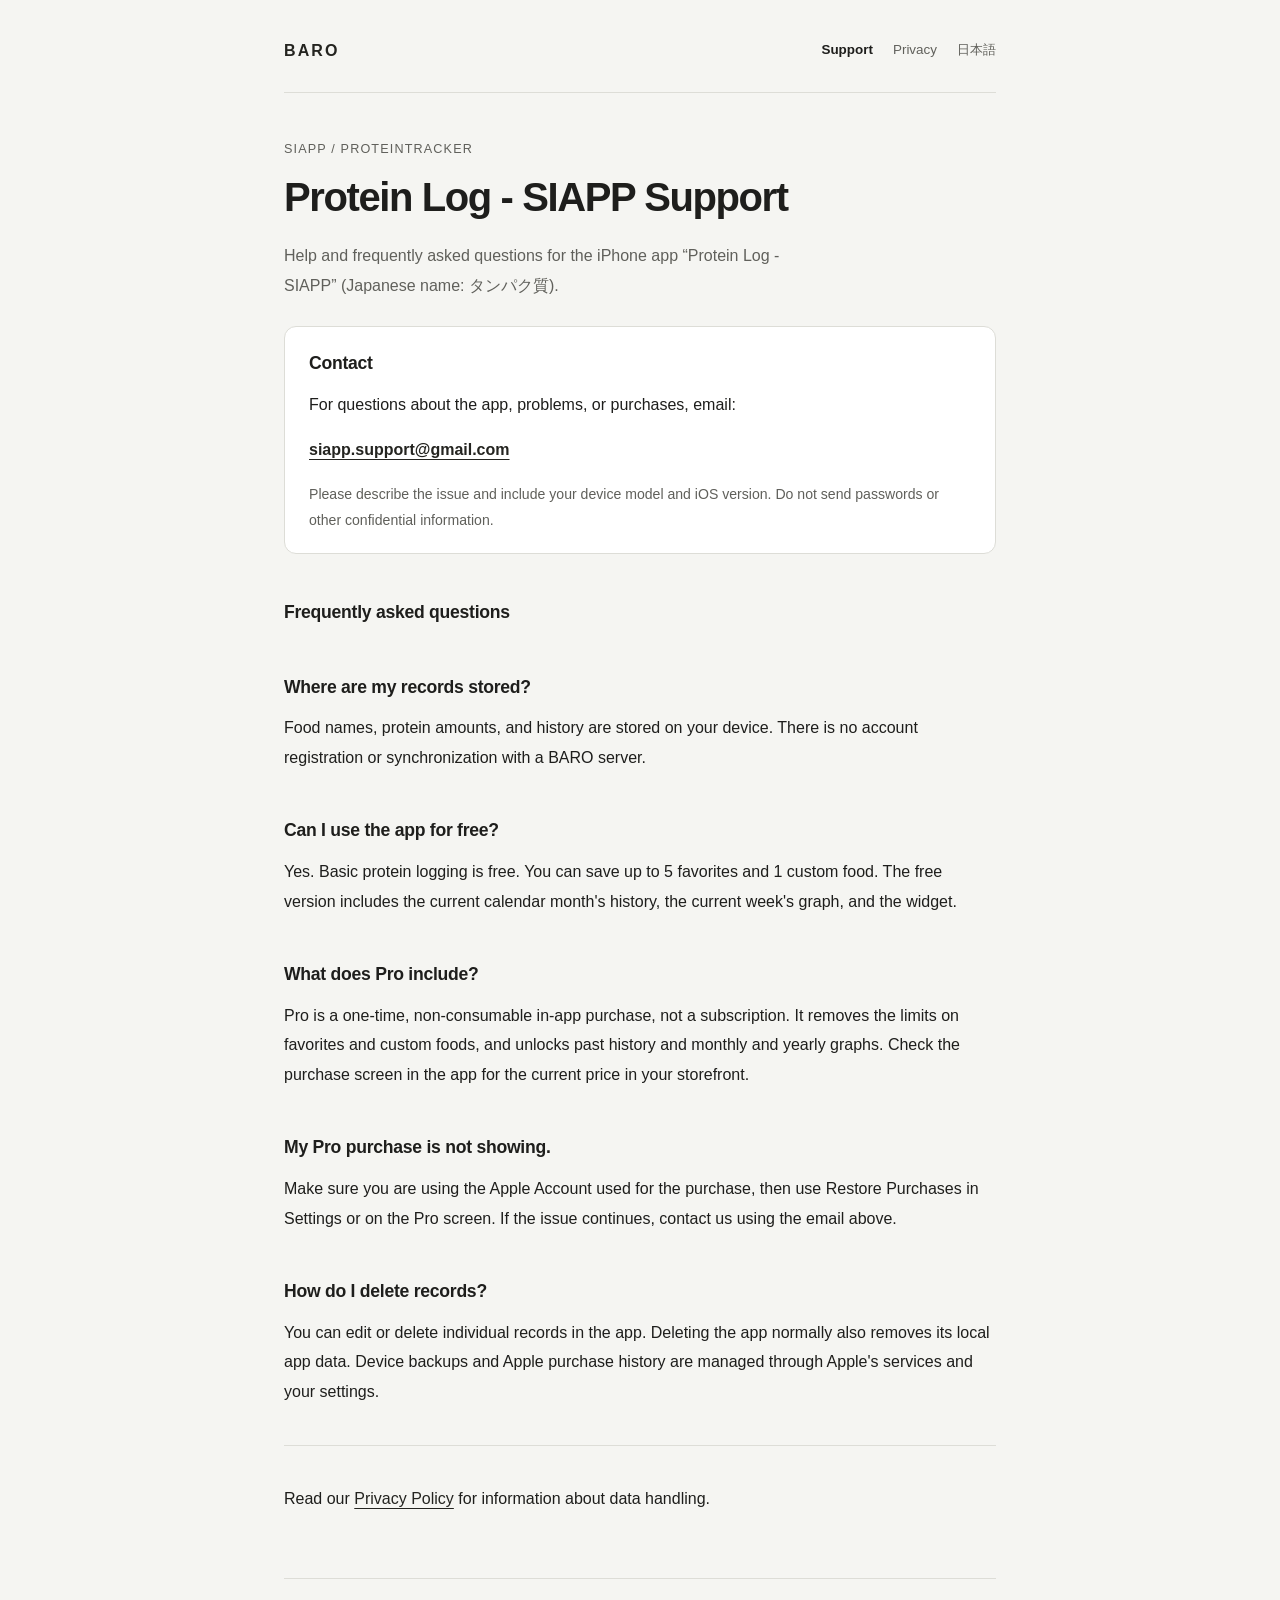
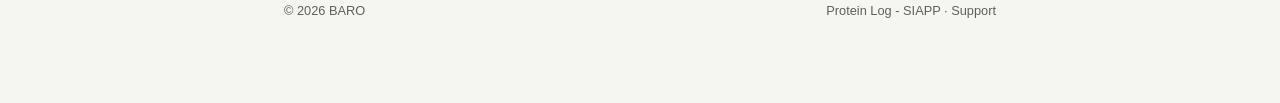
==== en.html @ d238ea7a "Add English Protein Log support page" ====
<!doctype html>
<html lang="en">
<head>
<meta charset="utf-8">
<meta name="viewport" content="width=device-width, initial-scale=1">
<meta name="description" content="Support for Protein Log - SIAPP, an iPhone app by BARO.">
<title>Support | Protein Log - SIAPP | BARO</title>
<link rel="stylesheet" href="style.css">
</head>
<body><div class="site">
<header class="masthead"><a class="brand" href="en.html" aria-label="BARO Protein Log support">BARO</a>
<nav class="nav" aria-label="Site navigation"><a href="en.html" aria-current="page">Support</a><a href="privacy-en.html">Privacy</a><a href="./" lang="ja" hreflang="ja">日本語</a></nav></header>
<main><p class="eyebrow">SIAPP / ProteinTracker</p><h1>Protein Log - SIAPP Support</h1>
<p class="lead">Help and frequently asked questions for the iPhone app “Protein Log - SIAPP” (Japanese name: タンパク質).</p>
<section class="panel" aria-labelledby="contact-title"><h2 id="contact-title">Contact</h2>
<p>For questions about the app, problems, or purchases, email:</p>
<p class="contact"><a href="mailto:siapp.support@gmail.com">siapp.support@gmail.com</a></p>
<p class="small">Please describe the issue and include your device model and iOS version. Do not send passwords or other confidential information.</p></section>
<section aria-labelledby="faq-title"><h2 id="faq-title">Frequently asked questions</h2>
<h2>Where are my records stored?</h2><p>Food names, protein amounts, and history are stored on your device. There is no account registration or synchronization with a BARO server.</p>
<h2>Can I use the app for free?</h2><p>Yes. Basic protein logging is free. You can save up to 5 favorites and 1 custom food. The free version includes the current calendar month's history, the current week's graph, and the widget.</p>
<h2>What does Pro include?</h2><p>Pro is a one-time, non-consumable in-app purchase, not a subscription. It removes the limits on favorites and custom foods, and unlocks past history and monthly and yearly graphs. Check the purchase screen in the app for the current price in your storefront.</p>
<h2>My Pro purchase is not showing.</h2><p>Make sure you are using the Apple Account used for the purchase, then use Restore Purchases in Settings or on the Pro screen. If the issue continues, contact us using the email above.</p>
<h2>How do I delete records?</h2><p>You can edit or delete individual records in the app. Deleting the app normally also removes its local app data. Device backups and Apple purchase history are managed through Apple's services and your settings.</p></section>
<hr class="divider"><p>Read our <a href="privacy-en.html">Privacy Policy</a> for information about data handling.</p></main>
<footer class="footer"><span>© 2026 BARO</span><span>Protein Log - SIAPP · Support</span></footer>
</div></body></html>
---- style.css ----
:root{color-scheme:light dark;--paper:#f5f5f2;--panel:#fff;--ink:#1e1e1c;--muted:#60605b;--line:#ddddd7;--link:#242420}
*{box-sizing:border-box}html{font-size:16px}body{margin:0;background:var(--paper);color:var(--ink);font-family:-apple-system,BlinkMacSystemFont,"Hiragino Kaku Gothic ProN","Yu Gothic",Meiryo,sans-serif;line-height:1.85;-webkit-font-smoothing:antialiased}a{color:var(--link);text-decoration-thickness:1px;text-underline-offset:4px}a:hover{opacity:.7}a:focus-visible{outline:2px solid currentColor;outline-offset:5px}.site{max-width:760px;margin:0 auto;padding:36px 24px 80px}.masthead{display:flex;align-items:center;justify-content:space-between;gap:18px;padding-bottom:26px;border-bottom:1px solid var(--line)}.brand{font-size:1rem;font-weight:750;letter-spacing:.13em;text-decoration:none}.nav{display:flex;gap:20px;flex-wrap:wrap}.nav a{font-size:.84rem;color:var(--muted);text-decoration:none}.nav a[aria-current=page]{color:var(--ink);font-weight:700}.eyebrow{margin:45px 0 9px;color:var(--muted);font-size:.79rem;letter-spacing:.09em;text-transform:uppercase}h1{margin:0 0 16px;font-size:clamp(1.75rem,4vw,2.5rem);font-weight:740;letter-spacing:-.035em;line-height:1.38}h2{margin:42px 0 10px;font-size:1.1rem;letter-spacing:-.015em}p{margin:10px 0 16px}.lead{font-size:1rem;color:var(--muted);max-width:60ch}.panel{background:var(--panel);border:1px solid var(--line);border-radius:12px;padding:20px 24px;margin:26px 0}.panel h2{margin:0 0 10px}.panel p:last-child{margin-bottom:0}ul{padding-left:1.4rem}li{padding:3px 0}.small{font-size:.88rem;color:var(--muted)}.divider{border:0;border-top:1px solid var(--line);margin:38px 0}.footer{margin-top:65px;padding-top:20px;border-top:1px solid var(--line);display:flex;justify-content:space-between;flex-wrap:wrap;gap:8px;color:var(--muted);font-size:.8rem}.contact{font-weight:650;overflow-wrap:anywhere}.alert{font-weight:600}.date{margin-top:15px;color:var(--muted);font-size:.86rem}@media(max-width:480px){.site{padding:24px 18px 60px}.masthead{align-items:flex-start}.nav{gap:12px}.panel{padding:18px}}@media(prefers-color-scheme:dark){:root{--paper:#151515;--panel:#202020;--ink:#eaeae6;--muted:#bab9b3;--line:#40403b;--link:#f5f5f2}}
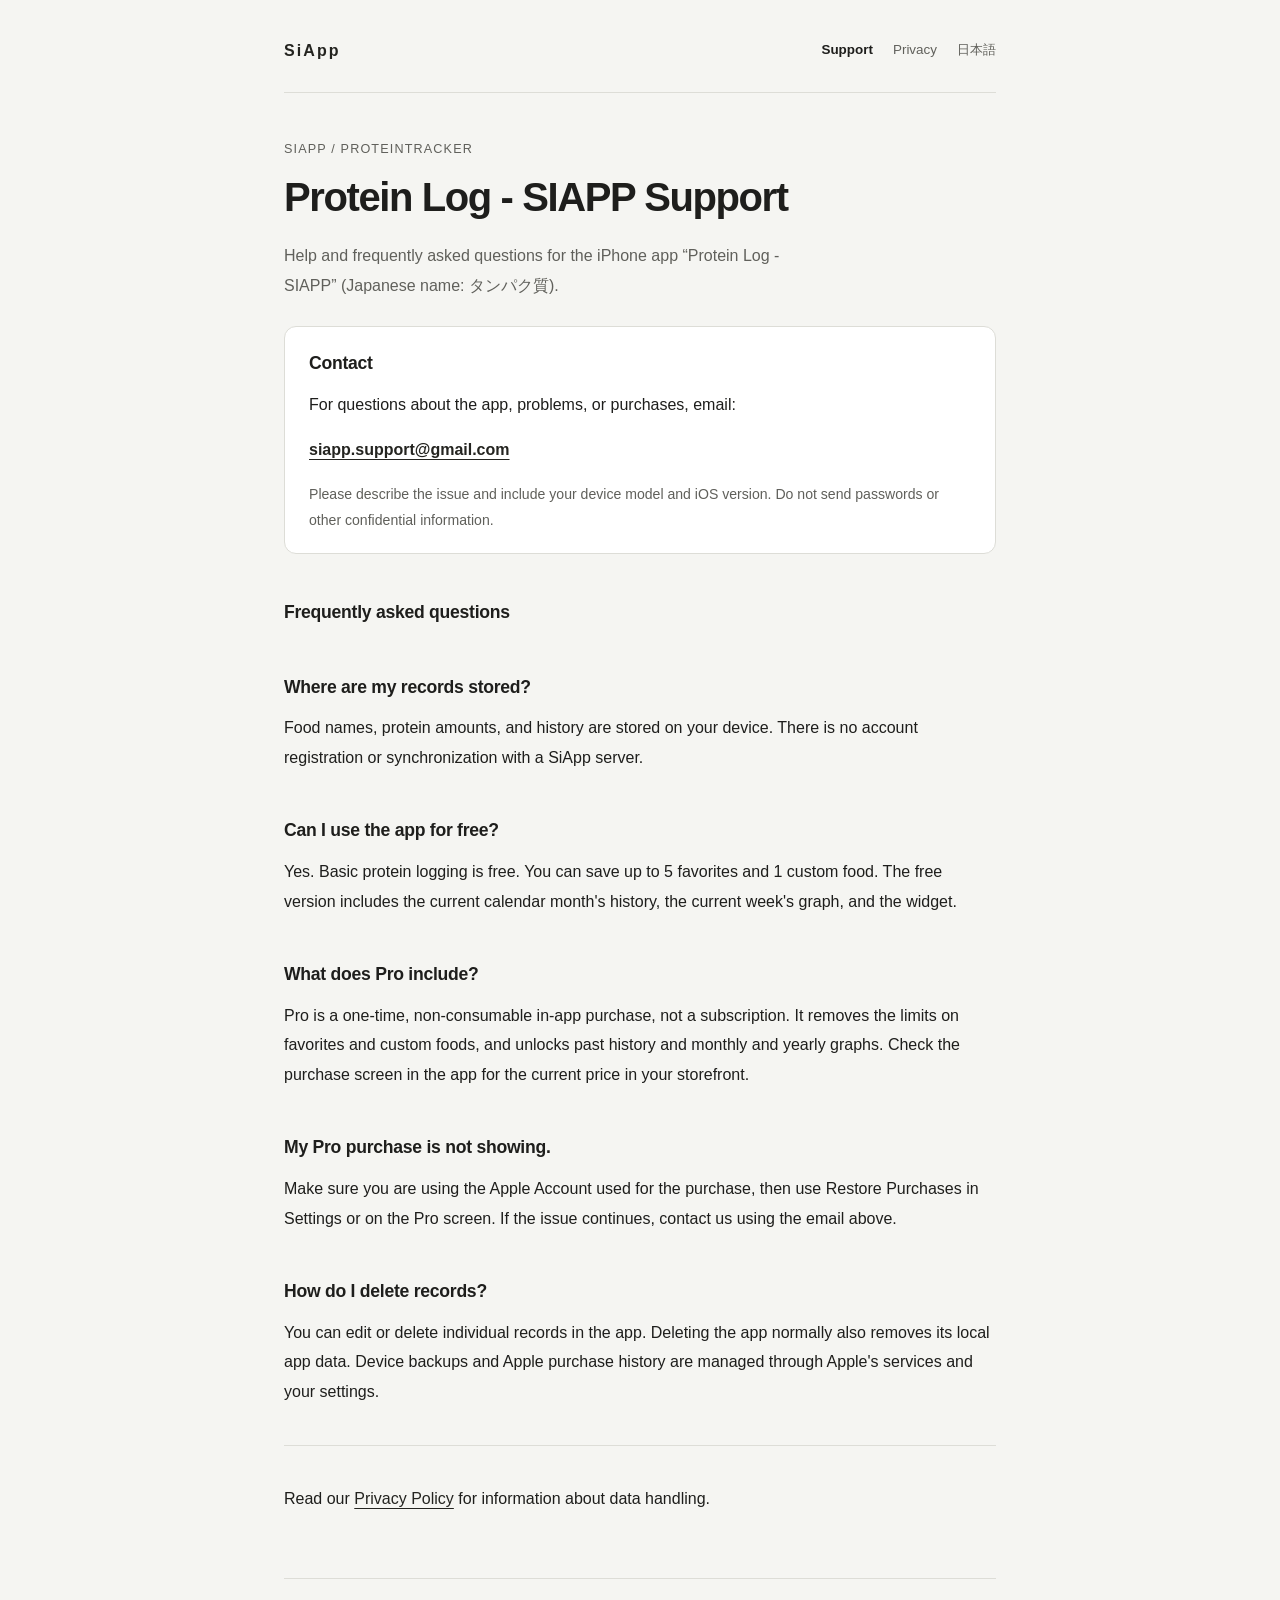
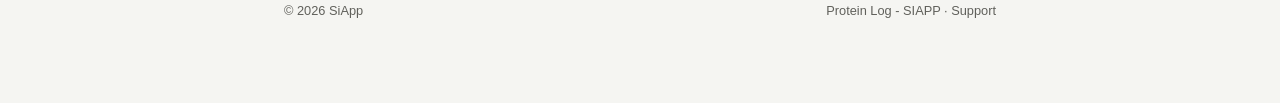
==== commit 78a813f7: "Update en.html branding from BARO to SiApp" ====
--- a/en.html
+++ b/en.html
@@ -3,12 +3,12 @@
 <head>
 <meta charset="utf-8">
 <meta name="viewport" content="width=device-width, initial-scale=1">
-<meta name="description" content="Support for Protein Log - SIAPP, an iPhone app by BARO.">
-<title>Support | Protein Log - SIAPP | BARO</title>
+<meta name="description" content="Support for Protein Log - SIAPP, an iPhone app by SiApp.">
+<title>Support | Protein Log - SIAPP | SiApp</title>
 <link rel="stylesheet" href="style.css">
 </head>
 <body><div class="site">
-<header class="masthead"><a class="brand" href="en.html" aria-label="BARO Protein Log support">BARO</a>
+<header class="masthead"><a class="brand" href="en.html" aria-label="SiApp Protein Log support">SiApp</a>
 <nav class="nav" aria-label="Site navigation"><a href="en.html" aria-current="page">Support</a><a href="privacy-en.html">Privacy</a><a href="./" lang="ja" hreflang="ja">日本語</a></nav></header>
 <main><p class="eyebrow">SIAPP / ProteinTracker</p><h1>Protein Log - SIAPP Support</h1>
 <p class="lead">Help and frequently asked questions for the iPhone app “Protein Log - SIAPP” (Japanese name: タンパク質).</p>
@@ -17,11 +17,11 @@
 <p class="contact"><a href="mailto:siapp.support@gmail.com">siapp.support@gmail.com</a></p>
 <p class="small">Please describe the issue and include your device model and iOS version. Do not send passwords or other confidential information.</p></section>
 <section aria-labelledby="faq-title"><h2 id="faq-title">Frequently asked questions</h2>
-<h2>Where are my records stored?</h2><p>Food names, protein amounts, and history are stored on your device. There is no account registration or synchronization with a BARO server.</p>
+<h2>Where are my records stored?</h2><p>Food names, protein amounts, and history are stored on your device. There is no account registration or synchronization with a SiApp server.</p>
 <h2>Can I use the app for free?</h2><p>Yes. Basic protein logging is free. You can save up to 5 favorites and 1 custom food. The free version includes the current calendar month's history, the current week's graph, and the widget.</p>
 <h2>What does Pro include?</h2><p>Pro is a one-time, non-consumable in-app purchase, not a subscription. It removes the limits on favorites and custom foods, and unlocks past history and monthly and yearly graphs. Check the purchase screen in the app for the current price in your storefront.</p>
 <h2>My Pro purchase is not showing.</h2><p>Make sure you are using the Apple Account used for the purchase, then use Restore Purchases in Settings or on the Pro screen. If the issue continues, contact us using the email above.</p>
 <h2>How do I delete records?</h2><p>You can edit or delete individual records in the app. Deleting the app normally also removes its local app data. Device backups and Apple purchase history are managed through Apple's services and your settings.</p></section>
 <hr class="divider"><p>Read our <a href="privacy-en.html">Privacy Policy</a> for information about data handling.</p></main>
-<footer class="footer"><span>© 2026 BARO</span><span>Protein Log - SIAPP · Support</span></footer>
+<footer class="footer"><span>© 2026 SiApp</span><span>Protein Log - SIAPP · Support</span></footer>
 </div></body></html>
